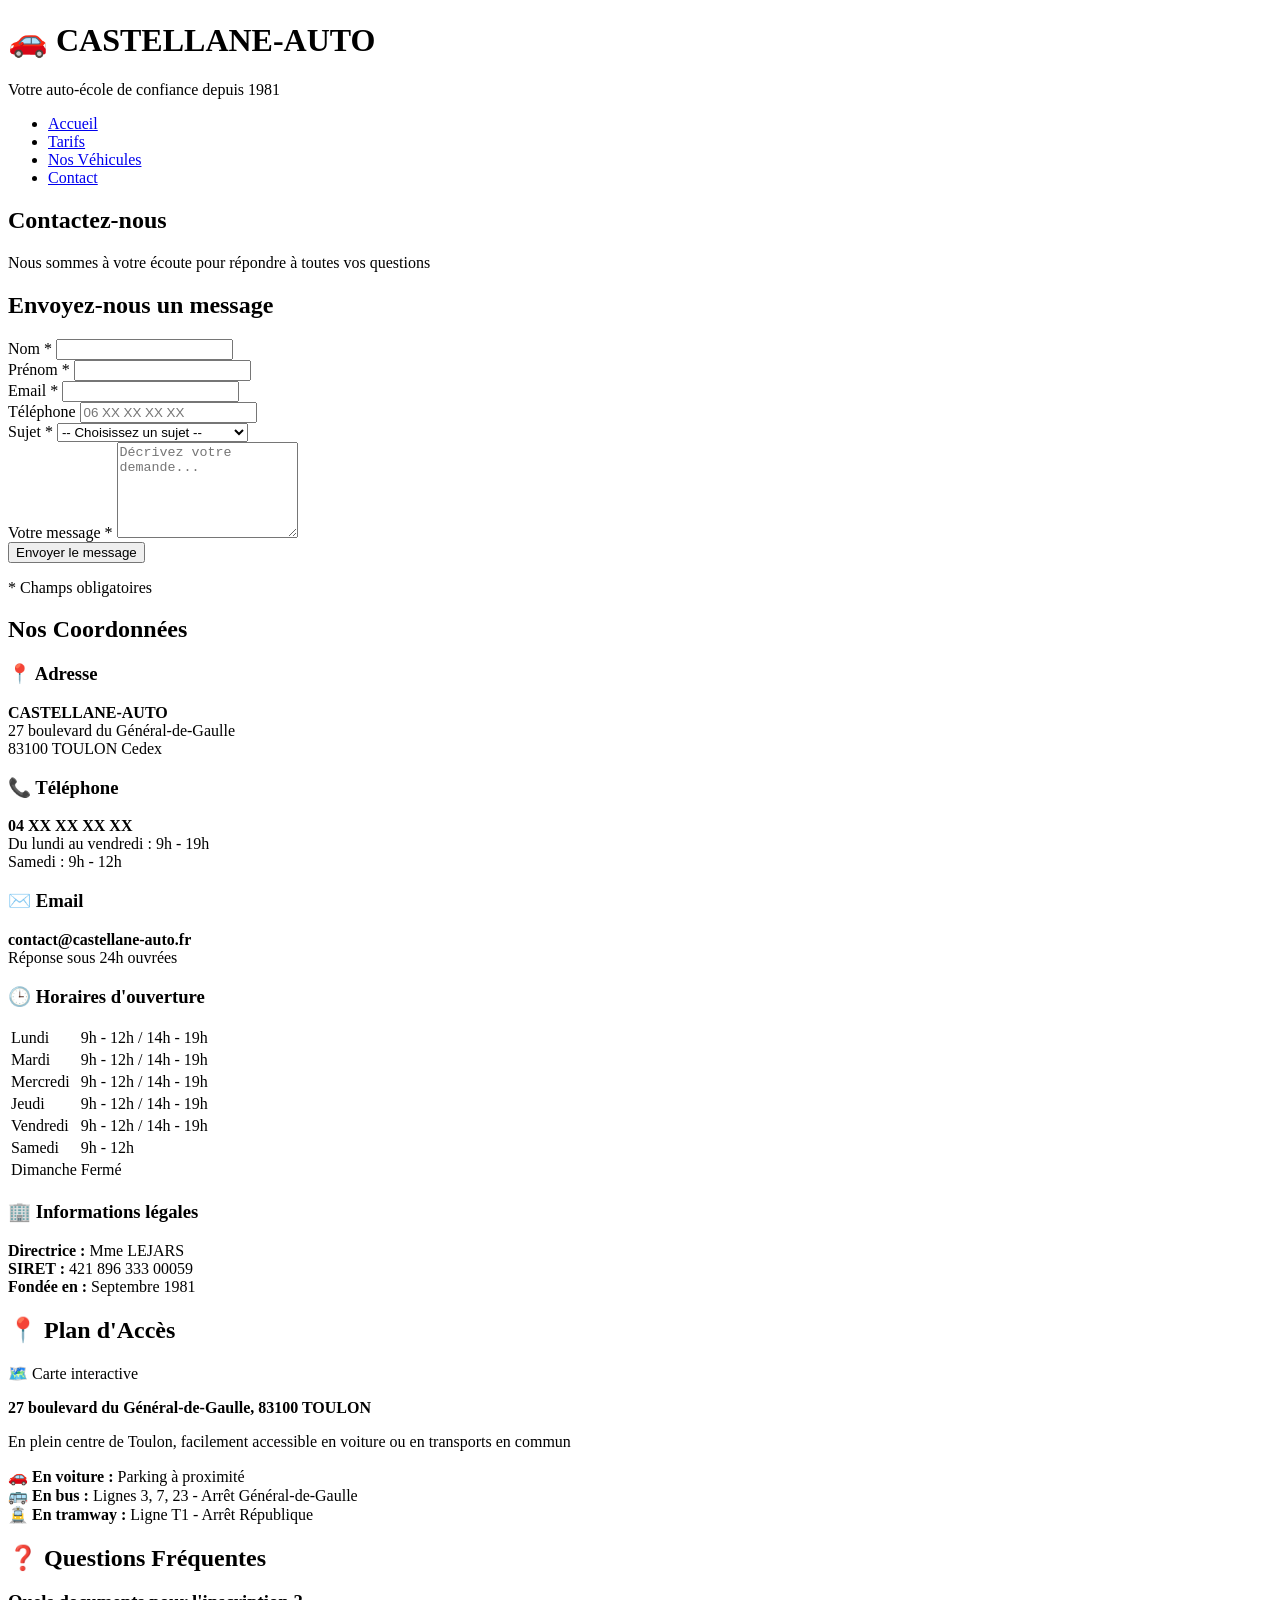
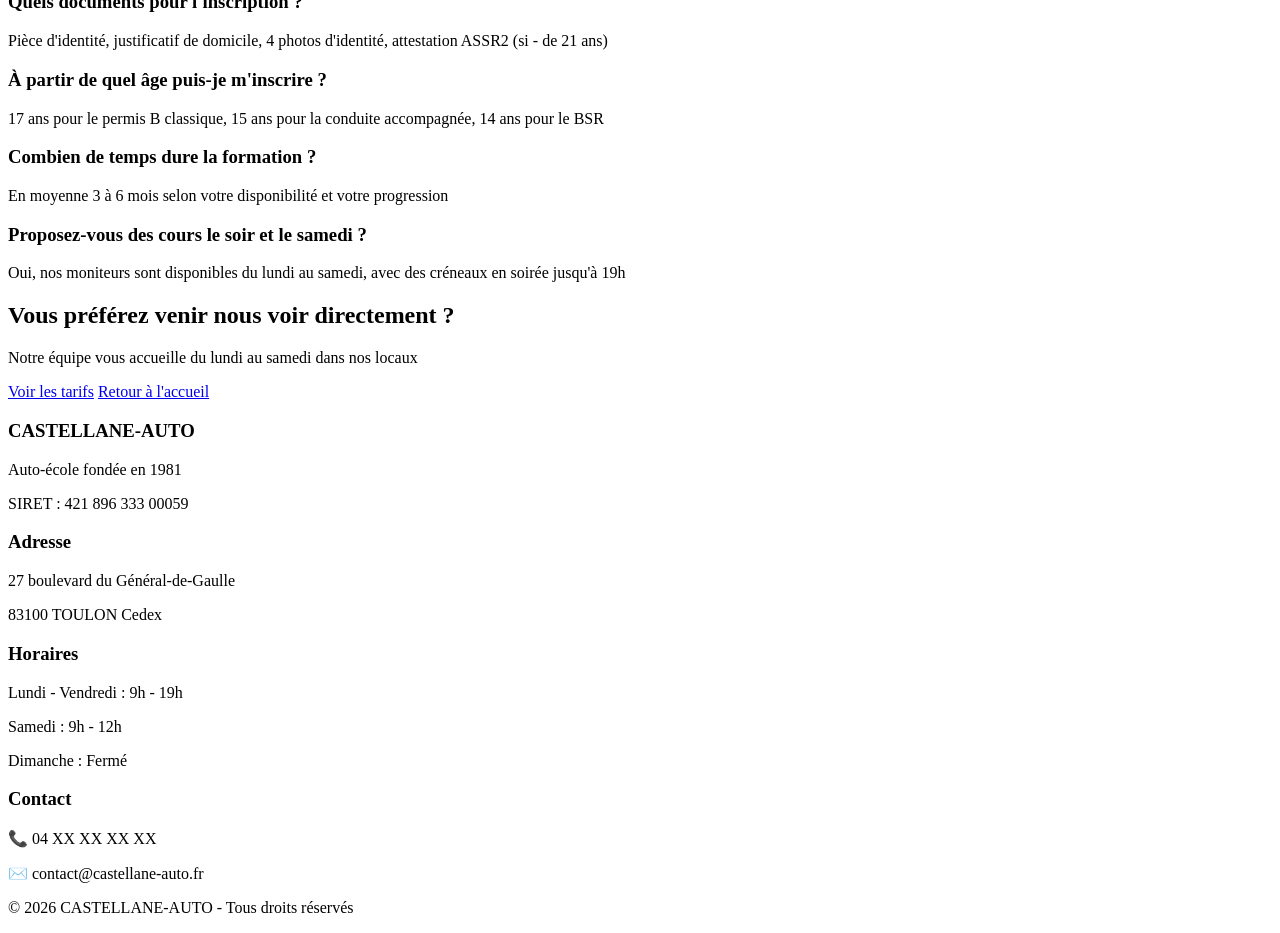
==== contact.html @ 944dd6ed "a mess" ====
<!DOCTYPE html>
<html lang="fr">
<head>
    <meta charset="UTF-8">
    <meta name="viewport" content="width=device-width, initial-scale=1.0">
    <title>Contact - CASTELLANE-AUTO</title>
    <link rel="stylesheet" href="style.css">
</head>
<body>
    <!-- En-tête -->
    <header>
        <div class="container">
            <div class="logo">
                <h1>🚗 CASTELLANE-AUTO</h1>
                <p class="slogan">Votre auto-école de confiance depuis 1981</p>
            </div>
            <nav>
                <ul>
                    <li><a href="index.html">Accueil</a></li>
                    <li><a href="tarifs.html">Tarifs</a></li>
                    <li><a href="photos.html">Nos Véhicules</a></li>
                    <li><a href="contact.html" class="active">Contact</a></li>
                </ul>
            </nav>
        </div>
    </header>

    <!-- Page Header -->
    <section class="page-header">
        <div class="container">
            <h1>Contactez-nous</h1>
            <p>Nous sommes à votre écoute pour répondre à toutes vos questions</p>
        </div>
    </section>

    <!-- Contact principal -->
    <section class="contact-section">
        <div class="container">
            <div class="contact-grid">
                <!-- Formulaire de contact -->
                <div class="contact-form-container">
                    <h2>Envoyez-nous un message</h2>
                    <form class="contact-form" action="#" method="post">
                        <div class="form-group">
                            <label for="nom">Nom *</label>
                            <input type="text" id="nom" name="nom" required>
                        </div>

                        <div class="form-group">
                            <label for="prenom">Prénom *</label>
                            <input type="text" id="prenom" name="prenom" required>
                        </div>

                        <div class="form-group">
                            <label for="email">Email *</label>
                            <input type="email" id="email" name="email" required>
                        </div>

                        <div class="form-group">
                            <label for="telephone">Téléphone</label>
                            <input type="tel" id="telephone" name="telephone" placeholder="06 XX XX XX XX">
                        </div>

                        <div class="form-group">
                            <label for="sujet">Sujet *</label>
                            <select id="sujet" name="sujet" required>
                                <option value="">-- Choisissez un sujet --</option>
                                <option value="inscription">Demande d'inscription</option>
                                <option value="renseignement">Demande de renseignement</option>
                                <option value="tarif">Question sur les tarifs</option>
                                <option value="planning">Disponibilité / Planning</option>
                                <option value="autre">Autre</option>
                            </select>
                        </div>

                        <div class="form-group">
                            <label for="message">Votre message *</label>
                            <textarea id="message" name="message" rows="6" required placeholder="Décrivez votre demande..."></textarea>
                        </div>

                        <button type="submit" class="btn-primary">Envoyer le message</button>
                        <p class="form-note">* Champs obligatoires</p>
                    </form>
                </div>

                <!-- Informations de contact -->
                <div class="contact-info">
                    <h2>Nos Coordonnées</h2>
                    
                    <div class="info-block">
                        <h3>📍 Adresse</h3>
                        <p>
                            <strong>CASTELLANE-AUTO</strong><br>
                            27 boulevard du Général-de-Gaulle<br>
                            83100 TOULON Cedex
                        </p>
                    </div>

                    <div class="info-block">
                        <h3>📞 Téléphone</h3>
                        <p>
                            <strong>04 XX XX XX XX</strong><br>
                            Du lundi au vendredi : 9h - 19h<br>
                            Samedi : 9h - 12h
                        </p>
                    </div>

                    <div class="info-block">
                        <h3>✉️ Email</h3>
                        <p>
                            <strong>contact@castellane-auto.fr</strong><br>
                            Réponse sous 24h ouvrées
                        </p>
                    </div>

                    <div class="info-block">
                        <h3>🕒 Horaires d'ouverture</h3>
                        <table class="horaires-table">
                            <tr>
                                <td>Lundi</td>
                                <td>9h - 12h / 14h - 19h</td>
                            </tr>
                            <tr>
                                <td>Mardi</td>
                                <td>9h - 12h / 14h - 19h</td>
                            </tr>
                            <tr>
                                <td>Mercredi</td>
                                <td>9h - 12h / 14h - 19h</td>
                            </tr>
                            <tr>
                                <td>Jeudi</td>
                                <td>9h - 12h / 14h - 19h</td>
                            </tr>
                            <tr>
                                <td>Vendredi</td>
                                <td>9h - 12h / 14h - 19h</td>
                            </tr>
                            <tr>
                                <td>Samedi</td>
                                <td>9h - 12h</td>
                            </tr>
                            <tr>
                                <td>Dimanche</td>
                                <td>Fermé</td>
                            </tr>
                        </table>
                    </div>

                    <div class="info-block">
                        <h3>🏢 Informations légales</h3>
                        <p>
                            <strong>Directrice :</strong> Mme LEJARS<br>
                            <strong>SIRET :</strong> 421 896 333 00059<br>
                            <strong>Fondée en :</strong> Septembre 1981
                        </p>
                    </div>
                </div>
            </div>
        </div>
    </section>

    <!-- Plan d'accès -->
    <section class="map-section">
        <div class="container">
            <h2>📍 Plan d'Accès</h2>
            <div class="map-placeholder">
                <p>🗺️ Carte interactive</p>
                <p><strong>27 boulevard du Général-de-Gaulle, 83100 TOULON</strong></p>
                <p>En plein centre de Toulon, facilement accessible en voiture ou en transports en commun</p>
                <div class="map-info">
                    <div class="map-item">
                        <strong>🚗 En voiture :</strong> Parking à proximité
                    </div>
                    <div class="map-item">
                        <strong>🚌 En bus :</strong> Lignes 3, 7, 23 - Arrêt Général-de-Gaulle
                    </div>
                    <div class="map-item">
                        <strong>🚊 En tramway :</strong> Ligne T1 - Arrêt République
                    </div>
                </div>
            </div>
        </div>
    </section>

    <!-- FAQ rapide -->
    <section class="faq-section">
        <div class="container">
            <h2>❓ Questions Fréquentes</h2>
            <div class="faq-grid">
                <div class="faq-item">
                    <h3>Quels documents pour l'inscription ?</h3>
                    <p>Pièce d'identité, justificatif de domicile, 4 photos d'identité, attestation ASSR2 (si - de 21 ans)</p>
                </div>
                <div class="faq-item">
                    <h3>À partir de quel âge puis-je m'inscrire ?</h3>
                    <p>17 ans pour le permis B classique, 15 ans pour la conduite accompagnée, 14 ans pour le BSR</p>
                </div>
                <div class="faq-item">
                    <h3>Combien de temps dure la formation ?</h3>
                    <p>En moyenne 3 à 6 mois selon votre disponibilité et votre progression</p>
                </div>
                <div class="faq-item">
                    <h3>Proposez-vous des cours le soir et le samedi ?</h3>
                    <p>Oui, nos moniteurs sont disponibles du lundi au samedi, avec des créneaux en soirée jusqu'à 19h</p>
                </div>
            </div>
        </div>
    </section>

    <!-- Call to action -->
    <section class="cta">
        <div class="container">
            <h2>Vous préférez venir nous voir directement ?</h2>
            <p>Notre équipe vous accueille du lundi au samedi dans nos locaux</p>
            <div class="cta-buttons">
                <a href="tarifs.html" class="btn-secondary">Voir les tarifs</a>
                <a href="index.html" class="btn-primary">Retour à l'accueil</a>
            </div>
        </div>
    </section>

    <!-- Footer -->
    <footer>
        <div class="container">
            <div class="footer-grid">
                <div class="footer-col">
                    <h3>CASTELLANE-AUTO</h3>
                    <p>Auto-école fondée en 1981</p>
                    <p>SIRET : 421 896 333 00059</p>
                </div>
                <div class="footer-col">
                    <h3>Adresse</h3>
                    <p>27 boulevard du Général-de-Gaulle</p>
                    <p>83100 TOULON Cedex</p>
                </div>
                <div class="footer-col">
                    <h3>Horaires</h3>
                    <p>Lundi - Vendredi : 9h - 19h</p>
                    <p>Samedi : 9h - 12h</p>
                    <p>Dimanche : Fermé</p>
                </div>
                <div class="footer-col">
                    <h3>Contact</h3>
                    <p>📞 04 XX XX XX XX</p>
                    <p>✉️ contact@castellane-auto.fr</p>
                </div>
            </div>
            <div class="footer-bottom">
                <p>&copy; 2026 CASTELLANE-AUTO - Tous droits réservés</p>
            </div>
        </div>
    </footer>
</body>
</html>
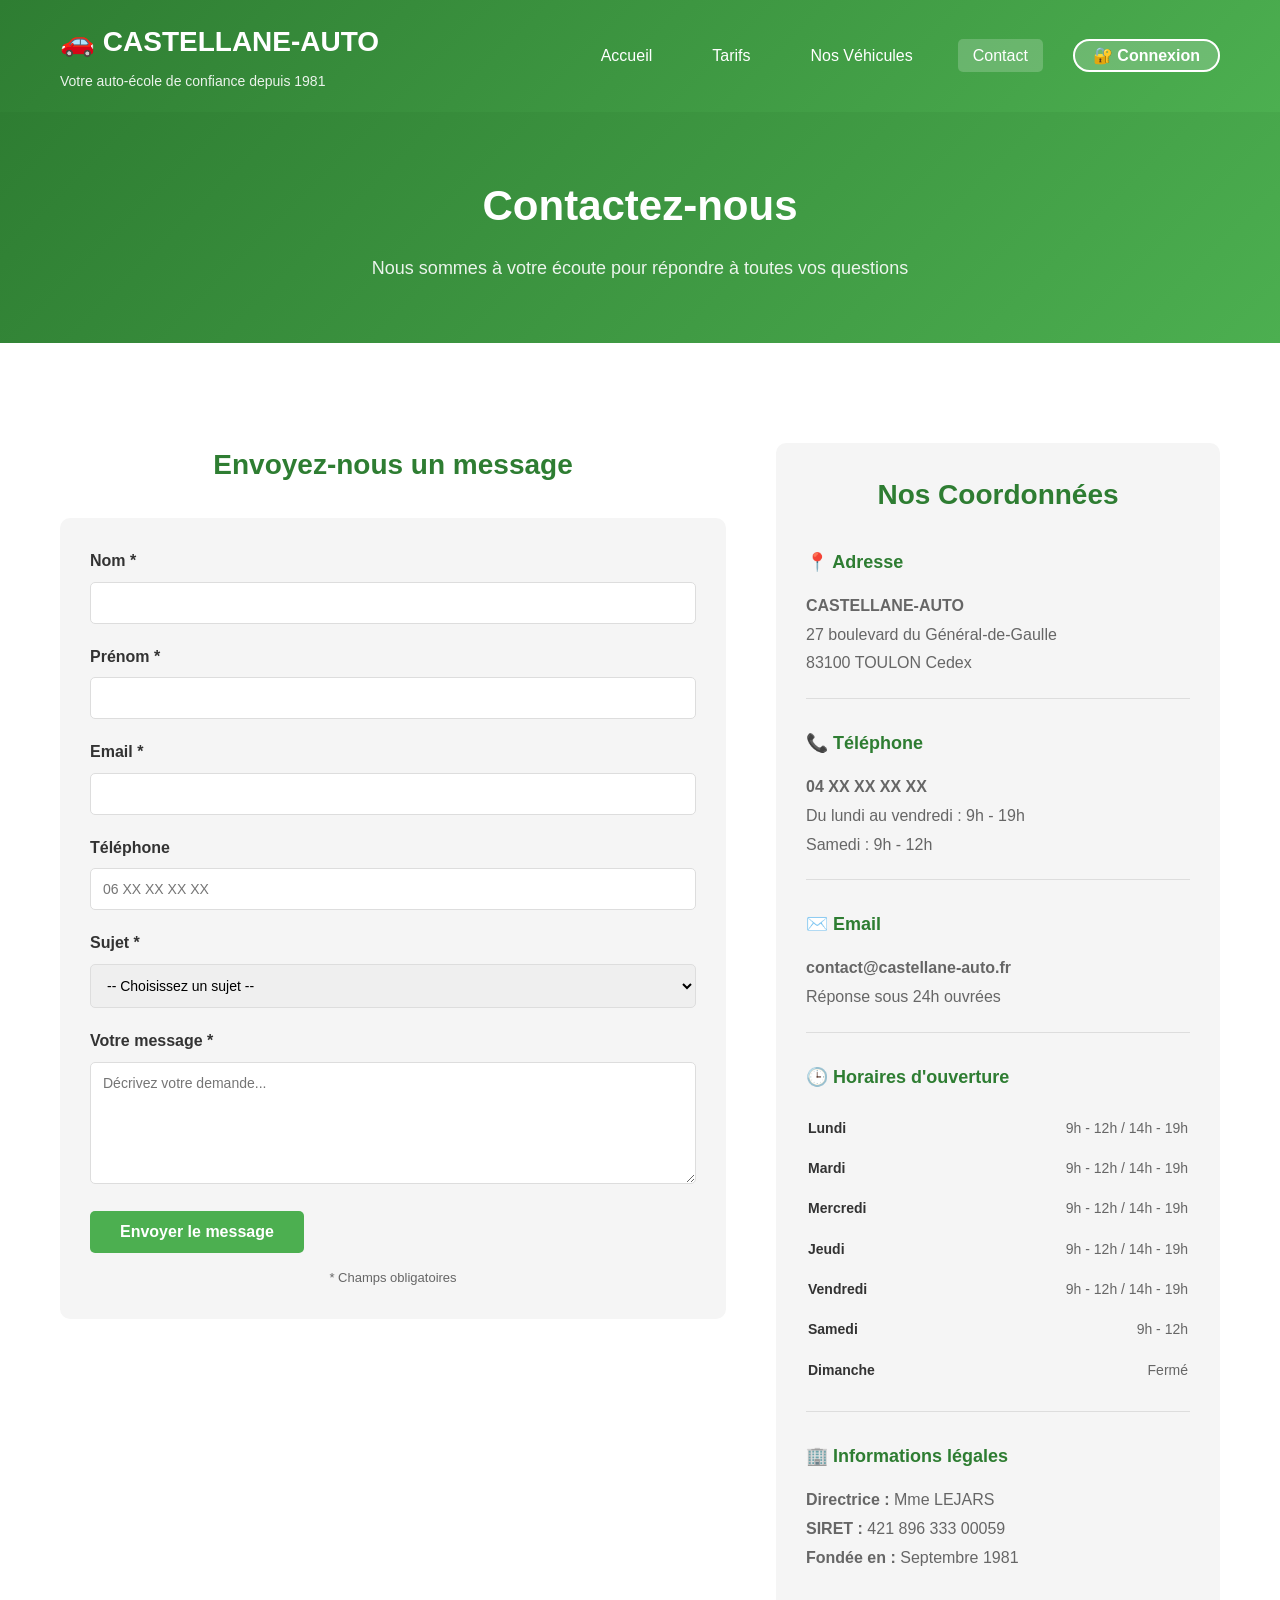
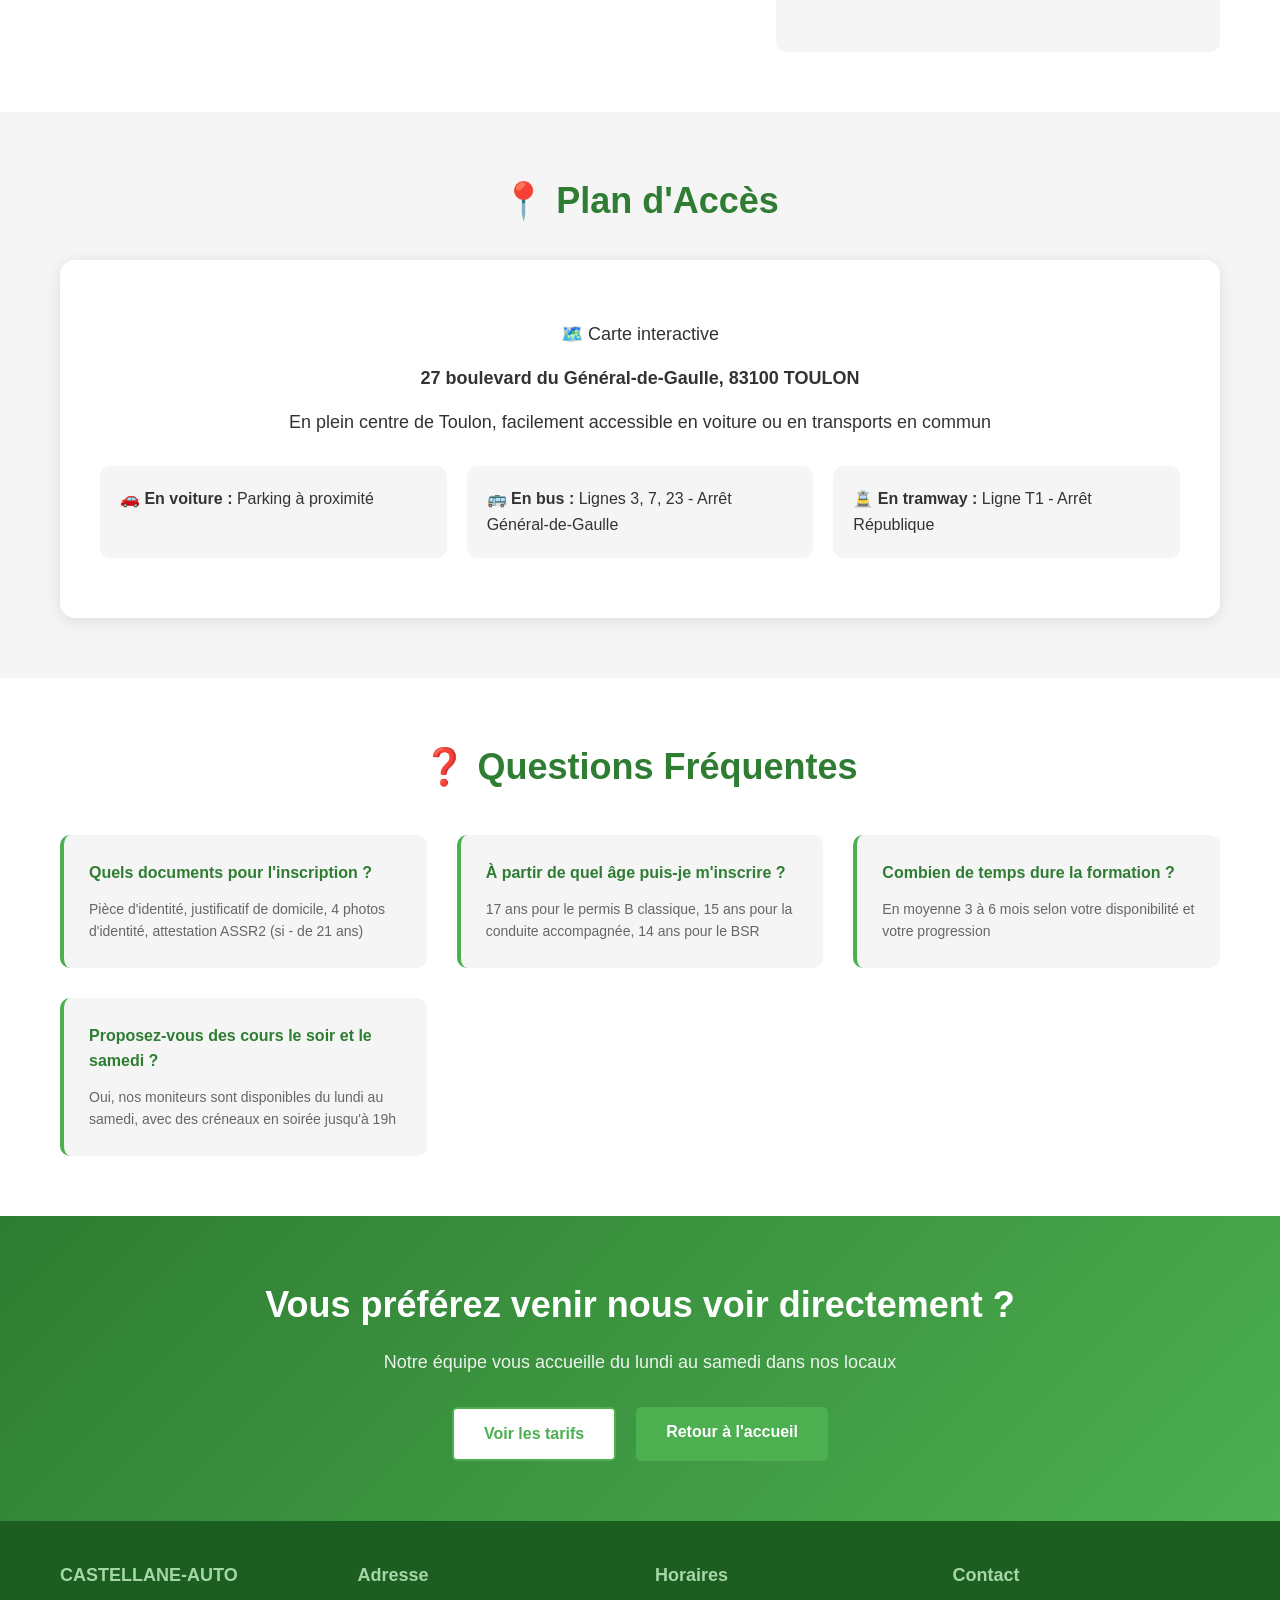
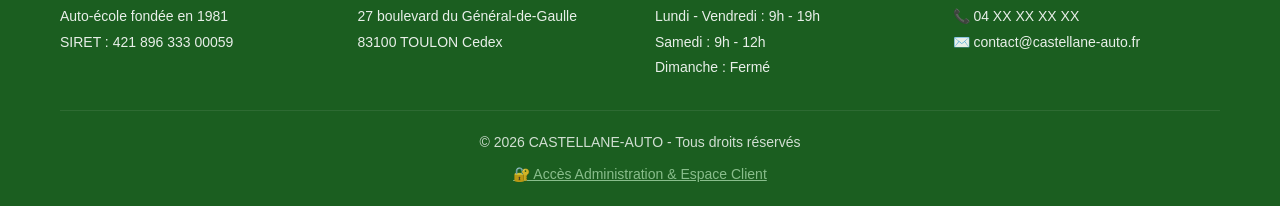
==== commit 47c3cc0e: "misc" ====
--- a/contact.html
+++ b/contact.html
@@ -4,10 +4,9 @@
     <meta charset="UTF-8">
     <meta name="viewport" content="width=device-width, initial-scale=1.0">
     <title>Contact - CASTELLANE-AUTO</title>
-    <link rel="stylesheet" href="style.css">
+    <link rel="stylesheet" href="css/style.css">
 </head>
 <body>
-    <!-- En-tête -->
     <header>
         <div class="container">
             <div class="logo">
@@ -20,12 +19,12 @@
                     <li><a href="tarifs.html">Tarifs</a></li>
                     <li><a href="photos.html">Nos Véhicules</a></li>
                     <li><a href="contact.html" class="active">Contact</a></li>
+                    <li><a href="login.php" class="btn-login-nav">🔐 Connexion</a></li>
                 </ul>
             </nav>
         </div>
     </header>
 
-    <!-- Page Header -->
     <section class="page-header">
         <div class="container">
             <h1>Contactez-nous</h1>
@@ -33,11 +32,9 @@
         </div>
     </section>
 
-    <!-- Contact principal -->
     <section class="contact-section">
         <div class="container">
             <div class="contact-grid">
-                <!-- Formulaire de contact -->
                 <div class="contact-form-container">
                     <h2>Envoyez-nous un message</h2>
                     <form class="contact-form" action="#" method="post">
@@ -83,7 +80,6 @@
                     </form>
                 </div>
 
-                <!-- Informations de contact -->
                 <div class="contact-info">
                     <h2>Nos Coordonnées</h2>
                     
@@ -160,7 +156,6 @@
         </div>
     </section>
 
-    <!-- Plan d'accès -->
     <section class="map-section">
         <div class="container">
             <h2>📍 Plan d'Accès</h2>
@@ -183,7 +178,6 @@
         </div>
     </section>
 
-    <!-- FAQ rapide -->
     <section class="faq-section">
         <div class="container">
             <h2>❓ Questions Fréquentes</h2>
@@ -208,7 +202,6 @@
         </div>
     </section>
 
-    <!-- Call to action -->
     <section class="cta">
         <div class="container">
             <h2>Vous préférez venir nous voir directement ?</h2>
@@ -220,7 +213,6 @@
         </div>
     </section>
 
-    <!-- Footer -->
     <footer>
         <div class="container">
             <div class="footer-grid">
@@ -248,6 +240,7 @@
             </div>
             <div class="footer-bottom">
                 <p>&copy; 2026 CASTELLANE-AUTO - Tous droits réservés</p>
+                <p style="margin-top: 10px;"><a href="login.php" style="color: #a5d6a7;">🔐 Accès Administration & Espace Client</a></p>
             </div>
         </div>
     </footer>
--- a/css/style.css
+++ b/css/style.css
@@ -0,0 +1,867 @@
+/* ========================================
+   RESET & BASE
+   ======================================== */
+* {
+    margin: 0;
+    padding: 0;
+    box-sizing: border-box;
+}
+
+body {
+    font-family: 'Segoe UI', Tahoma, Geneva, Verdana, sans-serif;
+    line-height: 1.6;
+    color: #333;
+    background: #f8f9fa;
+}
+
+.container {
+    max-width: 1200px;
+    margin: 0 auto;
+    padding: 0 20px;
+}
+
+/* ========================================
+   HEADER & NAVIGATION
+   ======================================== */
+header {
+    background: linear-gradient(135deg, #2e7d32 0%, #4caf50 100%);
+    color: white;
+    padding: 20px 0;
+    box-shadow: 0 2px 10px rgba(0,0,0,0.1);
+}
+
+header .container {
+    display: flex;
+    justify-content: space-between;
+    align-items: center;
+    flex-wrap: wrap;
+}
+
+.logo h1 {
+    font-size: 28px;
+    margin-bottom: 5px;
+}
+
+.logo .slogan {
+    font-size: 14px;
+    opacity: 0.9;
+}
+
+nav ul {
+    list-style: none;
+    display: flex;
+    gap: 30px;
+}
+
+nav a {
+    color: white;
+    text-decoration: none;
+    font-weight: 500;
+    padding: 8px 15px;
+    border-radius: 5px;
+    transition: background 0.3s;
+}
+
+nav a:hover, nav a.active {
+    background: rgba(255,255,255,0.2);
+}
+
+/* ========================================
+   HERO SECTION
+   ======================================== */
+.hero {
+    background: linear-gradient(135deg, #1b5e20 0%, #2e7d32 100%);
+    color: white;
+    padding: 80px 20px;
+    text-align: center;
+}
+
+.hero h2 {
+    font-size: 42px;
+    margin-bottom: 20px;
+}
+
+.hero p {
+    font-size: 20px;
+    margin-bottom: 30px;
+    opacity: 0.9;
+}
+
+/* ========================================
+   BUTTONS
+   ======================================== */
+.btn-primary, .btn-secondary, .btn-card {
+    display: inline-block;
+    padding: 12px 30px;
+    border-radius: 5px;
+    text-decoration: none;
+    font-weight: 600;
+    transition: transform 0.3s, box-shadow 0.3s;
+    cursor: pointer;
+    border: none;
+    font-size: 16px;
+}
+
+.btn-primary {
+    background: #4caf50;
+    color: white;
+}
+
+.btn-primary:hover {
+    background: #45a049;
+    transform: translateY(-2px);
+    box-shadow: 0 5px 15px rgba(76,175,80,0.3);
+}
+
+.btn-secondary {
+    background: white;
+    color: #4caf50;
+    border: 2px solid #4caf50;
+}
+
+.btn-secondary:hover {
+    background: #4caf50;
+    color: white;
+}
+
+.btn-card {
+    background: #2e7d32;
+    color: white;
+    width: 100%;
+    text-align: center;
+}
+
+.btn-card:hover {
+    background: #1b5e20;
+}
+
+/* ========================================
+   SECTIONS
+   ======================================== */
+section {
+    padding: 60px 20px;
+}
+
+section h2 {
+    font-size: 36px;
+    margin-bottom: 30px;
+    text-align: center;
+    color: #2e7d32;
+}
+
+.page-header {
+    background: linear-gradient(135deg, #2e7d32 0%, #4caf50 100%);
+    color: white;
+    padding: 60px 20px;
+    text-align: center;
+}
+
+.page-header h1 {
+    font-size: 42px;
+    margin-bottom: 15px;
+}
+
+.page-header p {
+    font-size: 18px;
+    opacity: 0.9;
+}
+
+/* ========================================
+   PRESENTATION
+   ======================================== */
+.presentation {
+    background: white;
+}
+
+.content-grid {
+    display: grid;
+    grid-template-columns: 2fr 1fr;
+    gap: 40px;
+    margin-top: 30px;
+}
+
+.text-content h3 {
+    color: #2e7d32;
+    margin: 20px 0 15px;
+}
+
+.formations-list {
+    list-style: none;
+    margin-top: 15px;
+}
+
+.formations-list li {
+    padding: 10px 0;
+    border-bottom: 1px solid #eee;
+}
+
+.info-box {
+    background: #f5f5f5;
+    padding: 25px;
+    border-radius: 10px;
+    border-left: 4px solid #4caf50;
+}
+
+.info-box h3 {
+    color: #2e7d32;
+    margin-bottom: 20px;
+}
+
+.atout-item {
+    display: flex;
+    gap: 15px;
+    margin-bottom: 20px;
+    align-items: flex-start;
+}
+
+.atout-item .icon {
+    font-size: 32px;
+    flex-shrink: 0;
+}
+
+.atout-item strong {
+    display: block;
+    color: #2e7d32;
+    margin-bottom: 5px;
+}
+
+.atout-item p {
+    font-size: 14px;
+    color: #666;
+}
+
+/* ========================================
+   STATS
+   ======================================== */
+.stats {
+    background: linear-gradient(135deg, #1b5e20 0%, #2e7d32 100%);
+    color: white;
+}
+
+.stats h2 {
+    color: white;
+}
+
+.stats-grid {
+    display: grid;
+    grid-template-columns: repeat(4, 1fr);
+    gap: 30px;
+    margin-top: 40px;
+}
+
+.stat-card {
+    text-align: center;
+    background: rgba(255,255,255,0.1);
+    padding: 30px 20px;
+    border-radius: 10px;
+    backdrop-filter: blur(10px);
+}
+
+.stat-number {
+    font-size: 48px;
+    font-weight: bold;
+    margin-bottom: 10px;
+}
+
+.stat-label {
+    font-size: 16px;
+    opacity: 0.9;
+}
+
+/* ========================================
+   TARIFS
+   ======================================== */
+.tarifs {
+    background: white;
+}
+
+.tarifs-grid {
+    display: grid;
+    grid-template-columns: repeat(auto-fit, minmax(280px, 1fr));
+    gap: 30px;
+    margin-top: 40px;
+}
+
+.tarif-card {
+    background: white;
+    border: 2px solid #e0e0e0;
+    border-radius: 15px;
+    padding: 30px;
+    position: relative;
+    transition: transform 0.3s, box-shadow 0.3s;
+}
+
+.tarif-card:hover {
+    transform: translateY(-5px);
+    box-shadow: 0 10px 30px rgba(0,0,0,0.15);
+}
+
+.tarif-card.featured {
+    border-color: #4caf50;
+    box-shadow: 0 5px 20px rgba(76,175,80,0.2);
+}
+
+.tarif-badge {
+    position: absolute;
+    top: -15px;
+    left: 50%;
+    transform: translateX(-50%);
+    background: #4caf50;
+    color: white;
+    padding: 5px 20px;
+    border-radius: 20px;
+    font-size: 14px;
+    font-weight: bold;
+}
+
+.tarif-card h3 {
+    font-size: 24px;
+    color: #2e7d32;
+    margin-bottom: 15px;
+    text-align: center;
+}
+
+.tarif-price {
+    font-size: 36px;
+    font-weight: bold;
+    color: #4caf50;
+    text-align: center;
+    margin: 20px 0;
+}
+
+.tarif-includes {
+    list-style: none;
+    margin: 20px 0;
+}
+
+.tarif-includes li {
+    padding: 8px 0;
+    border-bottom: 1px solid #f0f0f0;
+    font-size: 14px;
+}
+
+/* ========================================
+   OPTIONS
+   ======================================== */
+.options {
+    background: #f5f5f5;
+}
+
+.options-grid {
+    display: grid;
+    grid-template-columns: repeat(auto-fit, minmax(250px, 1fr));
+    gap: 25px;
+    margin-top: 40px;
+}
+
+.option-item {
+    background: white;
+    padding: 25px;
+    border-radius: 10px;
+    border-left: 4px solid #4caf50;
+}
+
+.option-item h4 {
+    color: #2e7d32;
+    margin-bottom: 10px;
+    font-size: 18px;
+}
+
+.option-price {
+    font-size: 28px;
+    font-weight: bold;
+    color: #4caf50;
+    margin: 10px 0;
+}
+
+.option-desc {
+    font-size: 14px;
+    color: #666;
+}
+
+/* ========================================
+   PAYMENT
+   ======================================== */
+.payment {
+    background: white;
+}
+
+.payment-options {
+    display: grid;
+    grid-template-columns: repeat(auto-fit, minmax(300px, 1fr));
+    gap: 30px;
+    margin-top: 40px;
+}
+
+.payment-card {
+    background: #f5f5f5;
+    padding: 30px;
+    border-radius: 10px;
+    text-align: center;
+}
+
+.payment-card h3 {
+    color: #2e7d32;
+    margin-bottom: 15px;
+}
+
+/* ========================================
+   VEHICULES
+   ======================================== */
+.parc-presentation {
+    background: white;
+    text-align: center;
+}
+
+.intro-text {
+    font-size: 18px;
+    max-width: 800px;
+    margin: 20px auto;
+    color: #666;
+}
+
+.vehicules {
+    background: #f8f9fa;
+}
+
+.vehicules.motos {
+    background: white;
+}
+
+.vehicule-grid {
+    display: grid;
+    grid-template-columns: repeat(auto-fit, minmax(300px, 1fr));
+    gap: 30px;
+    margin-top: 40px;
+}
+
+.vehicule-card {
+    background: white;
+    border-radius: 15px;
+    padding: 25px;
+    box-shadow: 0 3px 15px rgba(0,0,0,0.1);
+    transition: transform 0.3s;
+}
+
+.vehicule-card:hover {
+    transform: translateY(-5px);
+}
+
+.vehicule-placeholder {
+    background: linear-gradient(135deg, #4caf50 0%, #2e7d32 100%);
+    height: 200px;
+    border-radius: 10px;
+    display: flex;
+    align-items: center;
+    justify-content: center;
+    margin-bottom: 20px;
+}
+
+.vehicule-placeholder.moto {
+    background: linear-gradient(135deg, #ff6f00 0%, #ff9800 100%);
+}
+
+.vehicule-icon {
+    font-size: 80px;
+}
+
+.vehicule-card h3 {
+    color: #2e7d32;
+    font-size: 22px;
+    margin-bottom: 15px;
+}
+
+.vehicule-specs {
+    list-style: none;
+    margin: 20px 0;
+}
+
+.vehicule-specs li {
+    padding: 8px 0;
+    border-bottom: 1px solid #f0f0f0;
+    font-size: 14px;
+}
+
+.vehicule-desc {
+    font-size: 14px;
+    color: #666;
+    line-height: 1.6;
+}
+
+/* ========================================
+   AVANTAGES PARC
+   ======================================== */
+.avantages-parc {
+    background: white;
+}
+
+.avantages-grid {
+    display: grid;
+    grid-template-columns: repeat(auto-fit, minmax(250px, 1fr));
+    gap: 30px;
+    margin-top: 40px;
+}
+
+.avantage-item {
+    text-align: center;
+    padding: 25px;
+    background: #f5f5f5;
+    border-radius: 10px;
+}
+
+.avantage-icon {
+    font-size: 48px;
+    display: block;
+    margin-bottom: 15px;
+}
+
+.avantage-item h3 {
+    color: #2e7d32;
+    font-size: 18px;
+    margin-bottom: 10px;
+}
+
+/* ========================================
+   NOTE PHOTOS
+   ======================================== */
+.note-photos {
+    background: #f5f5f5;
+}
+
+.info-box-center {
+    max-width: 600px;
+    margin: 0 auto;
+    text-align: center;
+    background: white;
+    padding: 40px;
+    border-radius: 15px;
+    box-shadow: 0 3px 15px rgba(0,0,0,0.1);
+}
+
+.info-box-center h3 {
+    color: #2e7d32;
+    margin-bottom: 20px;
+    font-size: 24px;
+}
+
+.info-box-center p {
+    color: #666;
+    margin-bottom: 25px;
+    line-height: 1.8;
+}
+
+/* ========================================
+   CONTACT
+   ======================================== */
+.contact-section {
+    background: white;
+}
+
+.contact-grid {
+    display: grid;
+    grid-template-columns: 1.5fr 1fr;
+    gap: 50px;
+    margin-top: 40px;
+}
+
+.contact-form-container h2, .contact-info h2 {
+    color: #2e7d32;
+    margin-bottom: 30px;
+    font-size: 28px;
+}
+
+.contact-form {
+    background: #f5f5f5;
+    padding: 30px;
+    border-radius: 10px;
+}
+
+.form-group {
+    margin-bottom: 20px;
+}
+
+.form-group label {
+    display: block;
+    margin-bottom: 8px;
+    font-weight: 600;
+    color: #333;
+}
+
+.form-group input, .form-group select, .form-group textarea {
+    width: 100%;
+    padding: 12px;
+    border: 1px solid #ddd;
+    border-radius: 5px;
+    font-size: 14px;
+    font-family: inherit;
+}
+
+.form-group input:focus, .form-group select:focus, .form-group textarea:focus {
+    outline: none;
+    border-color: #4caf50;
+}
+
+.form-note {
+    font-size: 13px;
+    color: #666;
+    margin-top: 15px;
+    text-align: center;
+}
+
+.contact-info {
+    background: #f5f5f5;
+    padding: 30px;
+    border-radius: 10px;
+}
+
+.info-block {
+    margin-bottom: 30px;
+    padding-bottom: 20px;
+    border-bottom: 1px solid #ddd;
+}
+
+.info-block:last-child {
+    border-bottom: none;
+}
+
+.info-block h3 {
+    color: #2e7d32;
+    font-size: 18px;
+    margin-bottom: 15px;
+}
+
+.info-block p {
+    line-height: 1.8;
+    color: #666;
+}
+
+.horaires-table {
+    width: 100%;
+    font-size: 14px;
+}
+
+.horaires-table tr {
+    border-bottom: 1px solid #ddd;
+}
+
+.horaires-table td {
+    padding: 8px 0;
+}
+
+.horaires-table td:first-child {
+    font-weight: 600;
+    color: #333;
+}
+
+.horaires-table td:last-child {
+    text-align: right;
+    color: #666;
+}
+
+/* ========================================
+   MAP
+   ======================================== */
+.map-section {
+    background: #f5f5f5;
+}
+
+.map-placeholder {
+    background: white;
+    padding: 60px 40px;
+    border-radius: 15px;
+    text-align: center;
+    box-shadow: 0 3px 15px rgba(0,0,0,0.1);
+}
+
+.map-placeholder p {
+    font-size: 18px;
+    margin-bottom: 15px;
+}
+
+.map-info {
+    display: grid;
+    grid-template-columns: repeat(auto-fit, minmax(250px, 1fr));
+    gap: 20px;
+    margin-top: 30px;
+}
+
+.map-item {
+    background: #f5f5f5;
+    padding: 20px;
+    border-radius: 10px;
+    text-align: left;
+}
+
+/* ========================================
+   FAQ
+   ======================================== */
+.faq-section {
+    background: white;
+}
+
+.faq-grid {
+    display: grid;
+    grid-template-columns: repeat(auto-fit, minmax(280px, 1fr));
+    gap: 30px;
+    margin-top: 40px;
+}
+
+.faq-item {
+    background: #f5f5f5;
+    padding: 25px;
+    border-radius: 10px;
+    border-left: 4px solid #4caf50;
+}
+
+.faq-item h3 {
+    color: #2e7d32;
+    font-size: 16px;
+    margin-bottom: 12px;
+}
+
+.faq-item p {
+    color: #666;
+    font-size: 14px;
+    line-height: 1.6;
+}
+
+/* ========================================
+   CTA
+   ======================================== */
+.cta {
+    background: linear-gradient(135deg, #2e7d32 0%, #4caf50 100%);
+    color: white;
+    text-align: center;
+}
+
+.cta h2 {
+    color: white;
+    font-size: 36px;
+    margin-bottom: 15px;
+}
+
+.cta p {
+    font-size: 18px;
+    margin-bottom: 30px;
+    opacity: 0.9;
+}
+
+.cta-buttons {
+    display: flex;
+    gap: 20px;
+    justify-content: center;
+    flex-wrap: wrap;
+}
+
+/* ========================================
+   FOOTER
+   ======================================== */
+footer {
+    background: #1b5e20;
+    color: white;
+    padding: 40px 20px 20px;
+}
+
+.footer-grid {
+    display: grid;
+    grid-template-columns: repeat(auto-fit, minmax(200px, 1fr));
+    gap: 30px;
+    margin-bottom: 30px;
+}
+
+.footer-col h3 {
+    font-size: 18px;
+    margin-bottom: 15px;
+    color: #a5d6a7;
+}
+
+.footer-col p {
+    font-size: 14px;
+    line-height: 1.8;
+    opacity: 0.9;
+}
+
+.footer-bottom {
+    text-align: center;
+    padding-top: 20px;
+    border-top: 1px solid rgba(255,255,255,0.1);
+    font-size: 14px;
+    opacity: 0.8;
+}
+
+/* ========================================
+   RESPONSIVE
+   ======================================== */
+@media (max-width: 768px) {
+    header .container {
+        flex-direction: column;
+        text-align: center;
+    }
+    
+    nav ul {
+        flex-direction: column;
+        gap: 10px;
+        margin-top: 15px;
+    }
+    
+    .content-grid, .contact-grid {
+        grid-template-columns: 1fr;
+    }
+    
+    .stats-grid, .tarifs-grid {
+        grid-template-columns: 1fr;
+    }
+    
+    .hero h2 {
+        font-size: 28px;
+    }
+    
+    .hero p {
+        font-size: 16px;
+    }
+    
+    section h2 {
+        font-size: 28px;
+    }
+    
+    .cta-buttons {
+        flex-direction: column;
+    }
+}
+
+/* ========================================
+   BOUTON CONNEXION DANS LA NAVIGATION
+   ======================================== */
+.btn-login-nav {
+    background: rgba(255,255,255,0.2) !important;
+    border: 2px solid white !important;
+    padding: 6px 18px !important;
+    border-radius: 20px !important;
+    font-weight: 600 !important;
+}
+
+.btn-login-nav:hover {
+    background: white !important;
+    color: #2e7d32 !important;
+}
+
+.hero-buttons {
+    display: flex;
+    gap: 20px;
+    justify-content: center;
+    flex-wrap: wrap;
+    margin-top: 30px;
+}
+
+@media (max-width: 768px) {
+    .hero-buttons {
+        flex-direction: column;
+        align-items: center;
+    }
+    
+    .hero-buttons a {
+        width: 100%;
+        max-width: 300px;
+        text-align: center;
+    }
+}
